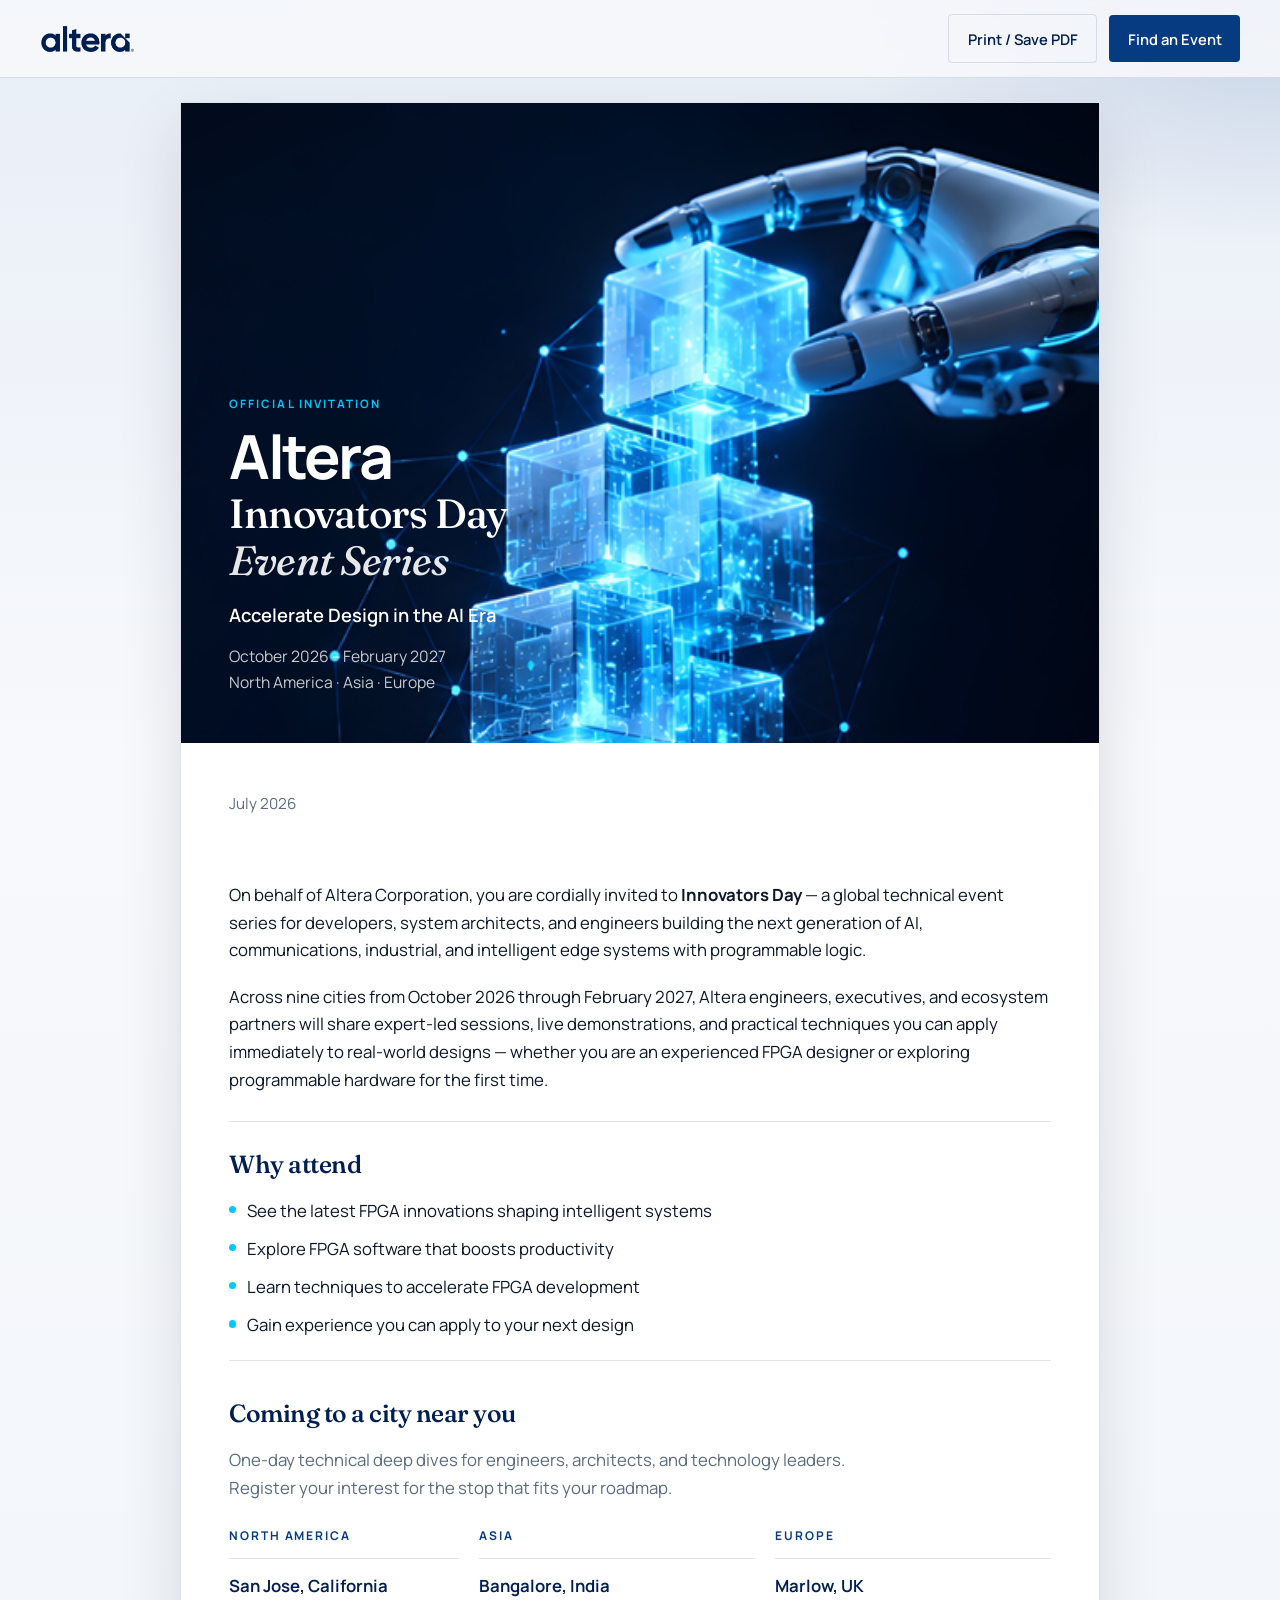
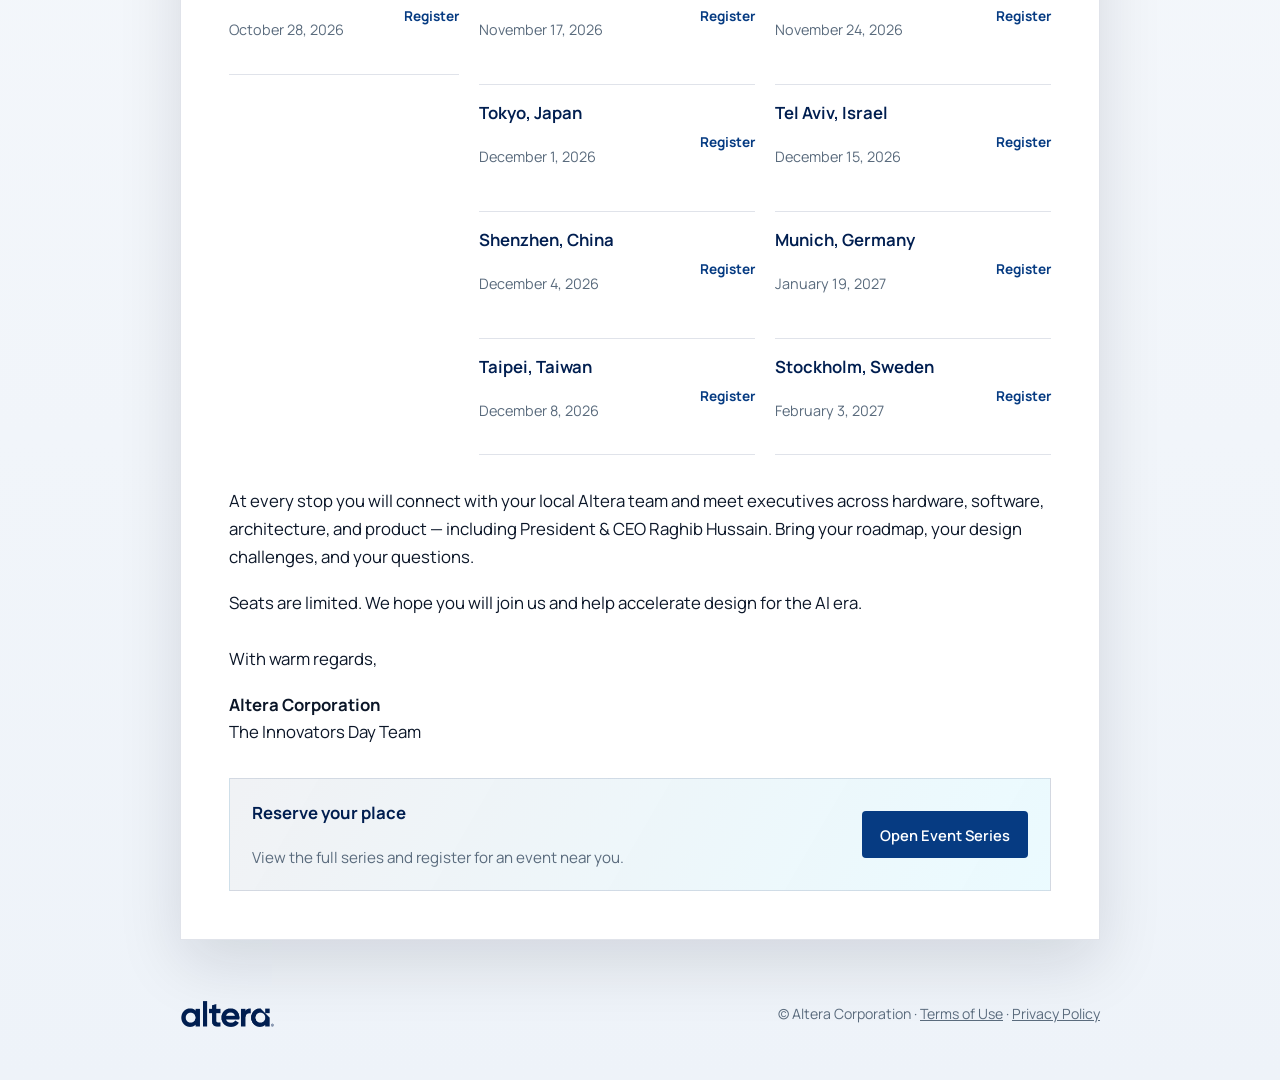
==== index.html @ 2563b3e3 "Add Altera Innovators Day invitation letter Create a print-ready digital invitation and plain-text e" ====
<!DOCTYPE html>
<html lang="en">
  <head>
    <meta charset="UTF-8" />
    <meta name="viewport" content="width=device-width, initial-scale=1.0" />
    <title>You're Invited — Altera Innovators Day Event Series</title>
    <meta
      name="description"
      content="Formal invitation to the Altera Innovators Day Event Series, October 2026 – February 2027 across North America, Asia, and Europe."
    />
    <link rel="icon" href="https://www.altera.com/sites/default/files/favicon_0.ico" />
    <link rel="preconnect" href="https://fonts.googleapis.com" />
    <link rel="preconnect" href="https://fonts.gstatic.com" crossorigin />
    <link
      href="https://fonts.googleapis.com/css2?family=Manrope:wght@400;500;600;700&family=Fraunces:opsz,wght@9..144,500;9..144,600&display=swap"
      rel="stylesheet"
    />
    <link rel="stylesheet" href="styles.css" />
  </head>
  <body>
    <a class="skip-link" href="#letter">Skip to invitation</a>

    <header class="site-bar" aria-label="Altera">
      <img class="site-logo" src="assets/altera-logo.png" alt="Altera" width="140" height="41" />
      <div class="site-actions no-print">
        <button type="button" class="ghost-btn" id="printBtn">Print / Save PDF</button>
        <a
          class="solid-btn"
          href="https://go.altera.com/innovators-day-event-series"
          target="_blank"
          rel="noopener noreferrer"
          >Find an Event</a
        >
      </div>
    </header>

    <main id="letter" class="letter">
      <section class="hero" aria-labelledby="invite-title">
        <div class="hero-copy">
          <p class="eyebrow reveal">Official Invitation</p>
          <p class="brand-lockup reveal">Altera</p>
          <h1 id="invite-title" class="reveal">
            Innovators Day<br />
            <span>Event Series</span>
          </h1>
          <p class="lede reveal">Accelerate Design in the AI Era</p>
          <p class="meta reveal">
            October 2026 – February 2027<br />
            North America · Asia · Europe
          </p>
        </div>
        <div class="hero-visual reveal" aria-hidden="true">
          <img
            src="assets/hero-banner.png"
            alt=""
            width="1400"
            height="400"
          />
        </div>
      </section>

      <article class="body-panel">
        <p class="date-line reveal">July 2026</p>
        <p class="salutation reveal">Dear Colleague,</p>

        <p class="reveal">
          On behalf of Altera Corporation, you are cordially invited to
          <strong>Innovators Day</strong> — a global technical event series for
          developers, system architects, and engineers building the next
          generation of AI, communications, industrial, and intelligent edge
          systems with programmable logic.
        </p>

        <p class="reveal">
          Across nine cities from October 2026 through February 2027, Altera
          engineers, executives, and ecosystem partners will share expert-led
          sessions, live demonstrations, and practical techniques you can apply
          immediately to real-world designs — whether you are an experienced
          FPGA designer or exploring programmable hardware for the first time.
        </p>

        <aside class="why reveal" aria-label="Why attend">
          <h2>Why attend</h2>
          <ul>
            <li>See the latest FPGA innovations shaping intelligent systems</li>
            <li>Explore FPGA software that boosts productivity</li>
            <li>Learn techniques to accelerate FPGA development</li>
            <li>Gain experience you can apply to your next design</li>
          </ul>
        </aside>

        <section class="cities" id="event-locations" aria-labelledby="cities-title">
          <h2 id="cities-title" class="reveal">Coming to a city near you</h2>
          <p class="cities-intro reveal">
            One-day technical deep dives for engineers, architects, and
            technology leaders. Register your interest for the stop that fits
            your roadmap.
          </p>

          <div class="region-grid">
            <section class="region reveal" aria-labelledby="na-title">
              <h3 id="na-title">North America</h3>
              <ul class="event-list">
                <li>
                  <div>
                    <p class="city">San Jose, California</p>
                    <p class="when">October 28, 2026</p>
                  </div>
                  <a
                    href="https://go.altera.com/innovators-day-san-jose-registration"
                    target="_blank"
                    rel="noopener noreferrer"
                    >Register</a
                  >
                </li>
              </ul>
            </section>

            <section class="region reveal" aria-labelledby="asia-title">
              <h3 id="asia-title">Asia</h3>
              <ul class="event-list">
                <li>
                  <div>
                    <p class="city">Bangalore, India</p>
                    <p class="when">November 17, 2026</p>
                  </div>
                  <a
                    href="https://go.altera.com/innovators-day-bangalore-registration"
                    target="_blank"
                    rel="noopener noreferrer"
                    >Register</a
                  >
                </li>
                <li>
                  <div>
                    <p class="city">Tokyo, Japan</p>
                    <p class="when">December 1, 2026</p>
                  </div>
                  <a
                    href="https://go.altera.com/innovators-day-tokyo-registration"
                    target="_blank"
                    rel="noopener noreferrer"
                    >Register</a
                  >
                </li>
                <li>
                  <div>
                    <p class="city">Shenzhen, China</p>
                    <p class="when">December 4, 2026</p>
                  </div>
                  <a
                    href="https://go.altera.com/innovators-day-shenzhen-registration"
                    target="_blank"
                    rel="noopener noreferrer"
                    >Register</a
                  >
                </li>
                <li>
                  <div>
                    <p class="city">Taipei, Taiwan</p>
                    <p class="when">December 8, 2026</p>
                  </div>
                  <a
                    href="https://go.altera.com/innovators-day-taipei-registration"
                    target="_blank"
                    rel="noopener noreferrer"
                    >Register</a
                  >
                </li>
              </ul>
            </section>

            <section class="region reveal" aria-labelledby="eu-title">
              <h3 id="eu-title">Europe</h3>
              <ul class="event-list">
                <li>
                  <div>
                    <p class="city">Marlow, UK</p>
                    <p class="when">November 24, 2026</p>
                  </div>
                  <a
                    href="https://go.altera.com/innovators-day-marlow-registration"
                    target="_blank"
                    rel="noopener noreferrer"
                    >Register</a
                  >
                </li>
                <li>
                  <div>
                    <p class="city">Tel Aviv, Israel</p>
                    <p class="when">December 15, 2026</p>
                  </div>
                  <a
                    href="https://go.altera.com/innovators-day-tel-aviv-registration"
                    target="_blank"
                    rel="noopener noreferrer"
                    >Register</a
                  >
                </li>
                <li>
                  <div>
                    <p class="city">Munich, Germany</p>
                    <p class="when">January 19, 2027</p>
                  </div>
                  <a
                    href="https://go.altera.com/innovators-day-munich-registration"
                    target="_blank"
                    rel="noopener noreferrer"
                    >Register</a
                  >
                </li>
                <li>
                  <div>
                    <p class="city">Stockholm, Sweden</p>
                    <p class="when">February 3, 2027</p>
                  </div>
                  <a
                    href="https://go.altera.com/innovators-day-stockholm-registration"
                    target="_blank"
                    rel="noopener noreferrer"
                    >Register</a
                  >
                </li>
              </ul>
            </section>
          </div>
        </section>

        <p class="reveal">
          At every stop you will connect with your local Altera team and meet
          executives across hardware, software, architecture, and product —
          including President &amp; CEO Raghib Hussain. Bring your roadmap, your
          design challenges, and your questions.
        </p>

        <p class="reveal">
          Seats are limited. We hope you will join us and help accelerate design
          for the AI era.
        </p>

        <p class="closing reveal">With warm regards,</p>
        <p class="signoff reveal">
          <strong>Altera Corporation</strong><br />
          The Innovators Day Team
        </p>

        <div class="cta-band reveal no-print">
          <div>
            <p class="cta-kicker">Reserve your place</p>
            <p class="cta-copy">View the full series and register for an event near you.</p>
          </div>
          <a
            class="solid-btn"
            href="https://go.altera.com/innovators-day-event-series"
            target="_blank"
            rel="noopener noreferrer"
            >Open Event Series</a
          >
        </div>
      </article>
    </main>

    <footer class="site-footer">
      <img class="footer-logo" src="assets/altera-logo.png" alt="Altera" width="100" height="29" />
      <p>
        © Altera Corporation ·
        <a href="https://www.altera.com/privacy/altera-terms-of-use" target="_blank" rel="noopener noreferrer">Terms of Use</a>
        ·
        <a href="https://www.altera.com/privacy/altera-privacy-notice" target="_blank" rel="noopener noreferrer">Privacy Policy</a>
      </p>
    </footer>

    <script src="script.js"></script>
  </body>
</html>
---- styles.css ----
:root {
  --navy: #001e50;
  --navy-deep: #000d1f;
  --blue: #063b82;
  --cyan: #00c7fc;
  --ink: #0b1628;
  --muted: #5a6b7d;
  --paper: #f7f9fc;
  --white: #ffffff;
  --line: rgba(1, 30, 80, 0.12);
  --shadow: 0 24px 60px rgba(0, 13, 31, 0.12);
  --font-sans: "Manrope", "Segoe UI", sans-serif;
  --font-display: "Fraunces", Georgia, serif;
  --max: 920px;
}

*,
*::before,
*::after {
  box-sizing: border-box;
}

html {
  scroll-behavior: smooth;
}

body {
  margin: 0;
  color: var(--ink);
  font-family: var(--font-sans);
  font-size: 1.05rem;
  line-height: 1.65;
  background:
    radial-gradient(1200px 600px at 10% -10%, rgba(0, 199, 252, 0.14), transparent 55%),
    radial-gradient(900px 500px at 100% 0%, rgba(6, 59, 130, 0.16), transparent 50%),
    linear-gradient(180deg, #e8eef7 0%, var(--paper) 28%, #eef3f9 100%);
  min-height: 100vh;
}

img {
  max-width: 100%;
  height: auto;
  display: block;
}

a {
  color: var(--blue);
}

.skip-link {
  position: absolute;
  left: -999px;
  top: 0;
  background: var(--navy);
  color: var(--white);
  padding: 0.75rem 1rem;
  z-index: 100;
}

.skip-link:focus {
  left: 1rem;
  top: 1rem;
}

.site-bar {
  position: sticky;
  top: 0;
  z-index: 20;
  display: flex;
  align-items: center;
  justify-content: space-between;
  gap: 1rem;
  padding: 0.9rem clamp(1rem, 4vw, 2.5rem);
  background: rgba(247, 249, 252, 0.86);
  backdrop-filter: blur(12px);
  border-bottom: 1px solid var(--line);
}

.site-logo,
.footer-logo {
  width: auto;
  height: 28px;
}

.site-actions {
  display: flex;
  align-items: center;
  gap: 0.75rem;
}

.ghost-btn,
.solid-btn {
  appearance: none;
  border: 0;
  cursor: pointer;
  text-decoration: none;
  font: inherit;
  font-size: 0.92rem;
  font-weight: 600;
  border-radius: 4px;
  padding: 0.7rem 1.15rem;
  transition: transform 180ms ease, background 180ms ease, color 180ms ease;
}

.ghost-btn {
  background: transparent;
  color: var(--navy);
  border: 1px solid var(--line);
}

.ghost-btn:hover {
  background: rgba(1, 30, 80, 0.05);
}

.solid-btn {
  background: var(--blue);
  color: var(--white);
}

.solid-btn:hover {
  background: var(--navy);
  transform: translateY(-1px);
}

.letter {
  width: min(var(--max), calc(100% - 2rem));
  margin: 1.5rem auto 3rem;
  background: var(--white);
  border: 1px solid var(--line);
  box-shadow: var(--shadow);
  overflow: clip;
}

.hero {
  position: relative;
  min-height: min(78vh, 640px);
  display: grid;
  align-items: end;
  padding: clamp(1.5rem, 4vw, 3rem);
  color: var(--white);
  background:
    linear-gradient(105deg, rgba(0, 13, 31, 0.92) 0%, rgba(0, 30, 80, 0.72) 42%, rgba(0, 13, 31, 0.35) 100%),
    #000d1f;
  isolation: isolate;
}

.hero-visual {
  position: absolute;
  inset: 0;
  z-index: -1;
  overflow: hidden;
}

.hero-visual img {
  width: 100%;
  height: 100%;
  object-fit: cover;
  object-position: 78% center;
  transform: scale(1.04);
  animation: heroDrift 18s ease-in-out infinite alternate;
}

.hero-copy {
  max-width: 28rem;
}

.eyebrow {
  margin: 0 0 0.85rem;
  text-transform: uppercase;
  letter-spacing: 0.18em;
  font-size: 0.72rem;
  font-weight: 700;
  color: var(--cyan);
}

.brand-lockup {
  margin: 0;
  font-size: clamp(2.4rem, 7vw, 3.8rem);
  font-weight: 700;
  letter-spacing: -0.04em;
  line-height: 0.95;
  color: var(--white);
}

.hero h1 {
  margin: 0.35rem 0 1rem;
  font-family: var(--font-display);
  font-weight: 500;
  font-size: clamp(1.7rem, 4.5vw, 2.55rem);
  line-height: 1.15;
  letter-spacing: -0.02em;
}

.hero h1 span {
  font-style: italic;
  color: rgba(255, 255, 255, 0.9);
}

.lede {
  margin: 0 0 0.85rem;
  font-size: 1.15rem;
  font-weight: 600;
}

.meta {
  margin: 0;
  color: rgba(255, 255, 255, 0.78);
  font-size: 0.98rem;
}

.body-panel {
  padding: clamp(1.75rem, 4vw, 3rem);
}

.date-line {
  color: var(--muted);
  font-size: 0.95rem;
}

.salutation {
  font-weight: 600;
  margin-top: 1.5rem;
}

.body-panel p {
  margin: 0 0 1.15rem;
}

.why {
  margin: 1.75rem 0 2rem;
  padding: 1.35rem 0;
  border-top: 1px solid var(--line);
  border-bottom: 1px solid var(--line);
}

.why h2,
.cities h2 {
  margin: 0 0 0.75rem;
  font-family: var(--font-display);
  font-size: 1.55rem;
  font-weight: 550;
  color: var(--navy);
  letter-spacing: -0.02em;
}

.why ul {
  margin: 0;
  padding: 0;
  list-style: none;
  display: grid;
  gap: 0.65rem;
}

.why li {
  position: relative;
  padding-left: 1.15rem;
}

.why li::before {
  content: "";
  position: absolute;
  left: 0;
  top: 0.55em;
  width: 0.45rem;
  height: 0.45rem;
  border-radius: 50%;
  background: var(--cyan);
}

.cities-intro {
  color: var(--muted);
  max-width: 40rem;
}

.region-grid {
  display: grid;
  gap: 1.5rem;
  margin: 1.5rem 0 2rem;
}

@media (min-width: 820px) {
  .region-grid {
    grid-template-columns: 1fr 1.2fr 1.2fr;
    gap: 1.25rem;
  }
}

.region h3 {
  margin: 0 0 0.75rem;
  font-size: 0.75rem;
  letter-spacing: 0.16em;
  text-transform: uppercase;
  color: var(--blue);
}

.event-list {
  list-style: none;
  margin: 0;
  padding: 0;
  display: grid;
  gap: 0.65rem;
}

.event-list li {
  display: flex;
  align-items: center;
  justify-content: space-between;
  gap: 0.75rem;
  padding: 0.85rem 0;
  border-top: 1px solid var(--line);
}

.event-list li:last-child {
  border-bottom: 1px solid var(--line);
}

.city {
  margin: 0;
  font-weight: 650;
  color: var(--navy);
}

.when {
  margin: 0.15rem 0 0;
  color: var(--muted);
  font-size: 0.9rem;
}

.event-list a {
  flex-shrink: 0;
  font-size: 0.85rem;
  font-weight: 700;
  text-decoration: none;
  color: var(--blue);
  border-bottom: 1px solid transparent;
  transition: border-color 160ms ease, color 160ms ease;
}

.event-list a:hover {
  color: var(--navy);
  border-bottom-color: var(--cyan);
}

.closing {
  margin-top: 1.75rem !important;
}

.signoff {
  margin-bottom: 2rem !important;
}

.cta-band {
  display: flex;
  flex-wrap: wrap;
  align-items: center;
  justify-content: space-between;
  gap: 1rem;
  margin-top: 2rem;
  padding: 1.25rem 1.35rem;
  background:
    linear-gradient(120deg, rgba(0, 30, 80, 0.06), rgba(0, 199, 252, 0.08));
  border: 1px solid var(--line);
}

.cta-kicker {
  margin: 0;
  font-weight: 700;
  color: var(--navy);
}

.cta-copy {
  margin: 0.2rem 0 0 !important;
  color: var(--muted);
  font-size: 0.95rem;
}

.site-footer {
  width: min(var(--max), calc(100% - 2rem));
  margin: 0 auto 2.5rem;
  display: flex;
  flex-wrap: wrap;
  align-items: center;
  justify-content: space-between;
  gap: 0.75rem;
  color: var(--muted);
  font-size: 0.88rem;
}

.site-footer a {
  color: inherit;
}

.reveal {
  opacity: 0;
  transform: translateY(14px);
  transition: opacity 650ms ease, transform 650ms ease;
}

.reveal.is-visible {
  opacity: 1;
  transform: none;
}

@keyframes heroDrift {
  from {
    transform: scale(1.04) translate3d(0, 0, 0);
  }
  to {
    transform: scale(1.08) translate3d(-1.5%, 1%, 0);
  }
}

@media (prefers-reduced-motion: reduce) {
  html {
    scroll-behavior: auto;
  }

  .reveal {
    opacity: 1;
    transform: none;
    transition: none;
  }

  .hero-visual img {
    animation: none;
  }

  .solid-btn,
  .ghost-btn {
    transition: none;
  }
}

@media print {
  body {
    background: white;
  }

  .site-bar,
  .site-footer,
  .no-print {
    display: none !important;
  }

  .letter {
    width: 100%;
    margin: 0;
    border: 0;
    box-shadow: none;
  }

  .hero {
    min-height: 280px;
    break-inside: avoid;
  }

  .hero-visual img {
    animation: none;
  }

  .reveal {
    opacity: 1;
    transform: none;
  }

  a {
    color: var(--navy);
    text-decoration: none;
  }

  .event-list a::after {
    content: "";
  }
}
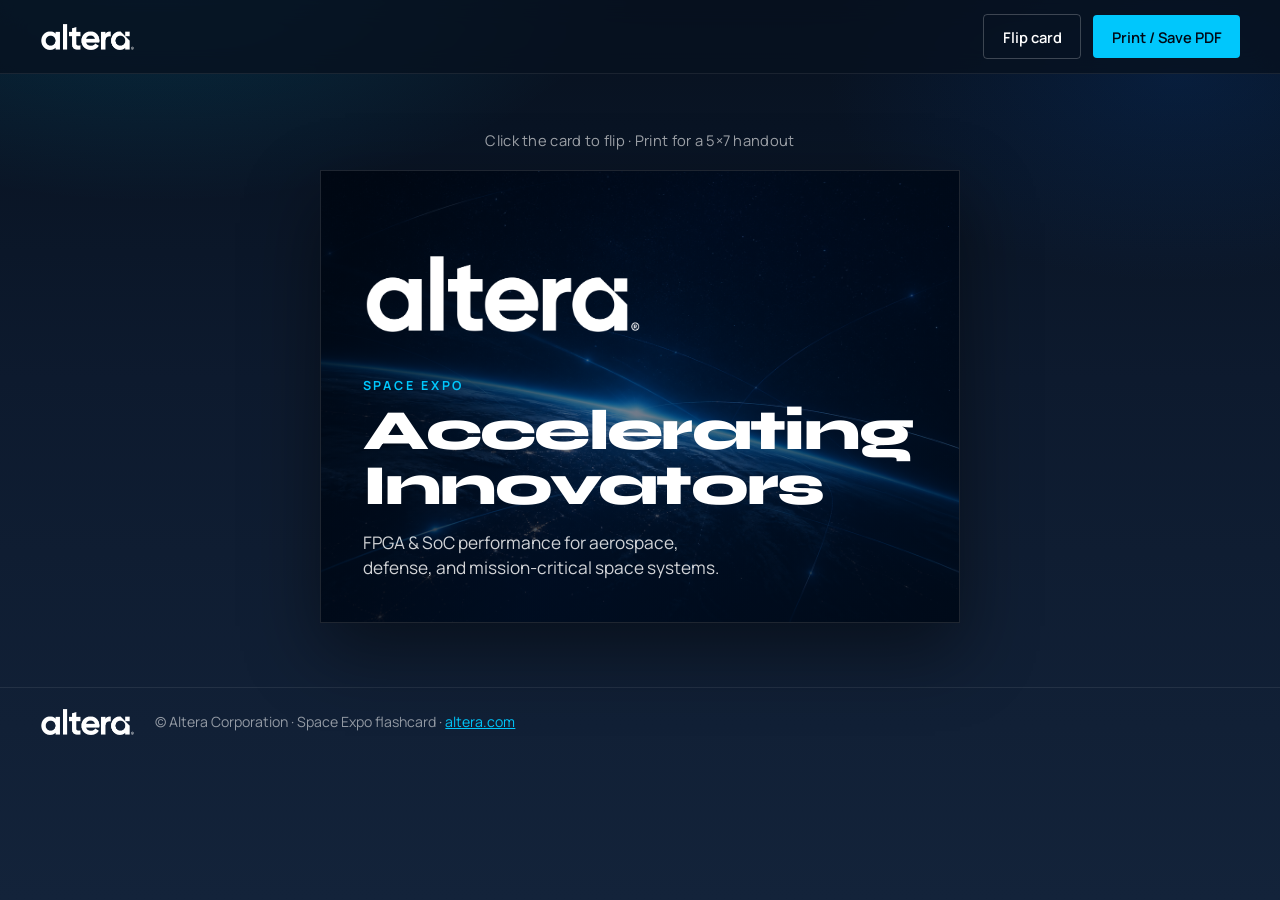
==== commit 31a34561: "Add Altera Space Expo flashcard with logo and tagline Create an interactive flip flashcard and print" ====
--- a/index.html
+++ b/index.html
@@ -3,270 +3,153 @@
   <head>
     <meta charset="UTF-8" />
     <meta name="viewport" content="width=device-width, initial-scale=1.0" />
-    <title>You're Invited — Altera Innovators Day Event Series</title>
+    <title>Altera Space Expo Flashcard — Accelerating Innovators</title>
     <meta
       name="description"
-      content="Formal invitation to the Altera Innovators Day Event Series, October 2026 – February 2027 across North America, Asia, and Europe."
+      content="Altera Space Expo flashcard with brand logo and tagline for aerospace and defense FPGA solutions."
     />
     <link rel="icon" href="https://www.altera.com/sites/default/files/favicon_0.ico" />
     <link rel="preconnect" href="https://fonts.googleapis.com" />
     <link rel="preconnect" href="https://fonts.gstatic.com" crossorigin />
     <link
-      href="https://fonts.googleapis.com/css2?family=Manrope:wght@400;500;600;700&family=Fraunces:opsz,wght@9..144,500;9..144,600&display=swap"
+      href="https://fonts.googleapis.com/css2?family=Manrope:wght@400;500;600;700&family=Syne:wght@600;700;800&display=swap"
       rel="stylesheet"
     />
     <link rel="stylesheet" href="styles.css" />
   </head>
   <body>
-    <a class="skip-link" href="#letter">Skip to invitation</a>
+    <a class="skip-link" href="#flashcard">Skip to flashcard</a>
 
-    <header class="site-bar" aria-label="Altera">
+    <header class="site-bar no-print" aria-label="Altera">
       <img class="site-logo" src="assets/altera-logo.png" alt="Altera" width="140" height="41" />
-      <div class="site-actions no-print">
-        <button type="button" class="ghost-btn" id="printBtn">Print / Save PDF</button>
-        <a
-          class="solid-btn"
-          href="https://go.altera.com/innovators-day-event-series"
-          target="_blank"
-          rel="noopener noreferrer"
-          >Find an Event</a
-        >
+      <div class="site-actions">
+        <button type="button" class="ghost-btn" id="flipBtn" aria-controls="flashcard">
+          Flip card
+        </button>
+        <button type="button" class="solid-btn" id="printBtn">Print / Save PDF</button>
       </div>
     </header>
 
-    <main id="letter" class="letter">
-      <section class="hero" aria-labelledby="invite-title">
-        <div class="hero-copy">
-          <p class="eyebrow reveal">Official Invitation</p>
-          <p class="brand-lockup reveal">Altera</p>
-          <h1 id="invite-title" class="reveal">
-            Innovators Day<br />
-            <span>Event Series</span>
-          </h1>
-          <p class="lede reveal">Accelerate Design in the AI Era</p>
-          <p class="meta reveal">
-            October 2026 – February 2027<br />
-            North America · Asia · Europe
-          </p>
+    <main class="stage">
+      <p class="stage-hint no-print">Click the card to flip · Print for a 5×7 handout</p>
+
+      <div class="scene" id="flashcard" tabindex="0" role="button" aria-pressed="false" aria-label="Altera Space Expo flashcard. Front shows logo and tagline. Press Enter or click to flip.">
+        <div class="card" id="card">
+          <article class="face face-front" aria-label="Front">
+            <div class="face-media" aria-hidden="true">
+              <img src="assets/space-expo-hero.png" alt="" width="1600" height="900" />
+            </div>
+            <div class="face-scrim" aria-hidden="true"></div>
+            <div class="face-content front-content">
+              <img
+                class="brand-logo"
+                src="assets/altera-logo.png"
+                alt="Altera"
+                width="3000"
+                height="881"
+              />
+              <p class="event-mark">Space Expo</p>
+              <h1 class="tagline">Accelerating Innovators</h1>
+              <p class="support">
+                FPGA &amp; SoC performance for aerospace, defense, and
+                mission-critical space systems.
+              </p>
+            </div>
+          </article>
+
+          <article class="face face-back" aria-label="Back" aria-hidden="true">
+            <div class="back-top">
+              <img
+                class="brand-logo brand-logo-back"
+                src="assets/altera-logo.png"
+                alt="Altera"
+                width="3000"
+                height="881"
+              />
+              <p class="back-kicker">Aerospace &amp; Defense</p>
+              <h2 class="back-title">Built for orbit-to-ground missions</h2>
+            </div>
+
+            <ul class="talking-points">
+              <li>
+                <span class="point-label">Adapt</span>
+                <span class="point-copy">Reconfigure in the field for evolving mission needs</span>
+              </li>
+              <li>
+                <span class="point-label">SWaP</span>
+                <span class="point-copy">High compute density for size-, weight-, and power-constrained platforms</span>
+              </li>
+              <li>
+                <span class="point-label">Secure</span>
+                <span class="point-copy">Hardened crypto, anti-tamper, and secure communications paths</span>
+              </li>
+              <li>
+                <span class="point-label">Agilex™</span>
+                <span class="point-copy">From Direct RF to edge AI signal processing at the tactical edge</span>
+              </li>
+            </ul>
+
+            <div class="back-footer">
+              <p class="cta-line">Talk with the Altera Aerospace, Defense &amp; Government team</p>
+              <p class="url-line">altera.com/fpga-solutions/aerospace-defense</p>
+            </div>
+          </article>
         </div>
-        <div class="hero-visual reveal" aria-hidden="true">
-          <img
-            src="assets/hero-banner.png"
-            alt=""
-            width="1400"
-            height="400"
-          />
+      </div>
+
+      <section class="print-sheet" aria-label="Print layout">
+        <div class="print-card print-front">
+          <div class="face-media" aria-hidden="true">
+            <img src="assets/space-expo-hero.png" alt="" width="1600" height="900" />
+          </div>
+          <div class="face-scrim" aria-hidden="true"></div>
+          <div class="face-content front-content">
+            <img class="brand-logo" src="assets/altera-logo.png" alt="Altera" width="3000" height="881" />
+            <p class="event-mark">Space Expo</p>
+            <h1 class="tagline">Accelerating Innovators</h1>
+            <p class="support">
+              FPGA &amp; SoC performance for aerospace, defense, and
+              mission-critical space systems.
+            </p>
+          </div>
+        </div>
+        <div class="print-card print-back">
+          <div class="back-top">
+            <img class="brand-logo brand-logo-back" src="assets/altera-logo.png" alt="Altera" width="3000" height="881" />
+            <p class="back-kicker">Aerospace &amp; Defense</p>
+            <h2 class="back-title">Built for orbit-to-ground missions</h2>
+          </div>
+          <ul class="talking-points">
+            <li>
+              <span class="point-label">Adapt</span>
+              <span class="point-copy">Reconfigure in the field for evolving mission needs</span>
+            </li>
+            <li>
+              <span class="point-label">SWaP</span>
+              <span class="point-copy">High compute density for size-, weight-, and power-constrained platforms</span>
+            </li>
+            <li>
+              <span class="point-label">Secure</span>
+              <span class="point-copy">Hardened crypto, anti-tamper, and secure communications paths</span>
+            </li>
+            <li>
+              <span class="point-label">Agilex™</span>
+              <span class="point-copy">From Direct RF to edge AI signal processing at the tactical edge</span>
+            </li>
+          </ul>
+          <div class="back-footer">
+            <p class="cta-line">Talk with the Altera Aerospace, Defense &amp; Government team</p>
+            <p class="url-line">altera.com/fpga-solutions/aerospace-defense</p>
+          </div>
         </div>
       </section>
-
-      <article class="body-panel">
-        <p class="date-line reveal">July 2026</p>
-        <p class="salutation reveal">Dear Colleague,</p>
-
-        <p class="reveal">
-          On behalf of Altera Corporation, you are cordially invited to
-          <strong>Innovators Day</strong> — a global technical event series for
-          developers, system architects, and engineers building the next
-          generation of AI, communications, industrial, and intelligent edge
-          systems with programmable logic.
-        </p>
-
-        <p class="reveal">
-          Across nine cities from October 2026 through February 2027, Altera
-          engineers, executives, and ecosystem partners will share expert-led
-          sessions, live demonstrations, and practical techniques you can apply
-          immediately to real-world designs — whether you are an experienced
-          FPGA designer or exploring programmable hardware for the first time.
-        </p>
-
-        <aside class="why reveal" aria-label="Why attend">
-          <h2>Why attend</h2>
-          <ul>
-            <li>See the latest FPGA innovations shaping intelligent systems</li>
-            <li>Explore FPGA software that boosts productivity</li>
-            <li>Learn techniques to accelerate FPGA development</li>
-            <li>Gain experience you can apply to your next design</li>
-          </ul>
-        </aside>
-
-        <section class="cities" id="event-locations" aria-labelledby="cities-title">
-          <h2 id="cities-title" class="reveal">Coming to a city near you</h2>
-          <p class="cities-intro reveal">
-            One-day technical deep dives for engineers, architects, and
-            technology leaders. Register your interest for the stop that fits
-            your roadmap.
-          </p>
-
-          <div class="region-grid">
-            <section class="region reveal" aria-labelledby="na-title">
-              <h3 id="na-title">North America</h3>
-              <ul class="event-list">
-                <li>
-                  <div>
-                    <p class="city">San Jose, California</p>
-                    <p class="when">October 28, 2026</p>
-                  </div>
-                  <a
-                    href="https://go.altera.com/innovators-day-san-jose-registration"
-                    target="_blank"
-                    rel="noopener noreferrer"
-                    >Register</a
-                  >
-                </li>
-              </ul>
-            </section>
-
-            <section class="region reveal" aria-labelledby="asia-title">
-              <h3 id="asia-title">Asia</h3>
-              <ul class="event-list">
-                <li>
-                  <div>
-                    <p class="city">Bangalore, India</p>
-                    <p class="when">November 17, 2026</p>
-                  </div>
-                  <a
-                    href="https://go.altera.com/innovators-day-bangalore-registration"
-                    target="_blank"
-                    rel="noopener noreferrer"
-                    >Register</a
-                  >
-                </li>
-                <li>
-                  <div>
-                    <p class="city">Tokyo, Japan</p>
-                    <p class="when">December 1, 2026</p>
-                  </div>
-                  <a
-                    href="https://go.altera.com/innovators-day-tokyo-registration"
-                    target="_blank"
-                    rel="noopener noreferrer"
-                    >Register</a
-                  >
-                </li>
-                <li>
-                  <div>
-                    <p class="city">Shenzhen, China</p>
-                    <p class="when">December 4, 2026</p>
-                  </div>
-                  <a
-                    href="https://go.altera.com/innovators-day-shenzhen-registration"
-                    target="_blank"
-                    rel="noopener noreferrer"
-                    >Register</a
-                  >
-                </li>
-                <li>
-                  <div>
-                    <p class="city">Taipei, Taiwan</p>
-                    <p class="when">December 8, 2026</p>
-                  </div>
-                  <a
-                    href="https://go.altera.com/innovators-day-taipei-registration"
-                    target="_blank"
-                    rel="noopener noreferrer"
-                    >Register</a
-                  >
-                </li>
-              </ul>
-            </section>
-
-            <section class="region reveal" aria-labelledby="eu-title">
-              <h3 id="eu-title">Europe</h3>
-              <ul class="event-list">
-                <li>
-                  <div>
-                    <p class="city">Marlow, UK</p>
-                    <p class="when">November 24, 2026</p>
-                  </div>
-                  <a
-                    href="https://go.altera.com/innovators-day-marlow-registration"
-                    target="_blank"
-                    rel="noopener noreferrer"
-                    >Register</a
-                  >
-                </li>
-                <li>
-                  <div>
-                    <p class="city">Tel Aviv, Israel</p>
-                    <p class="when">December 15, 2026</p>
-                  </div>
-                  <a
-                    href="https://go.altera.com/innovators-day-tel-aviv-registration"
-                    target="_blank"
-                    rel="noopener noreferrer"
-                    >Register</a
-                  >
-                </li>
-                <li>
-                  <div>
-                    <p class="city">Munich, Germany</p>
-                    <p class="when">January 19, 2027</p>
-                  </div>
-                  <a
-                    href="https://go.altera.com/innovators-day-munich-registration"
-                    target="_blank"
-                    rel="noopener noreferrer"
-                    >Register</a
-                  >
-                </li>
-                <li>
-                  <div>
-                    <p class="city">Stockholm, Sweden</p>
-                    <p class="when">February 3, 2027</p>
-                  </div>
-                  <a
-                    href="https://go.altera.com/innovators-day-stockholm-registration"
-                    target="_blank"
-                    rel="noopener noreferrer"
-                    >Register</a
-                  >
-                </li>
-              </ul>
-            </section>
-          </div>
-        </section>
-
-        <p class="reveal">
-          At every stop you will connect with your local Altera team and meet
-          executives across hardware, software, architecture, and product —
-          including President &amp; CEO Raghib Hussain. Bring your roadmap, your
-          design challenges, and your questions.
-        </p>
-
-        <p class="reveal">
-          Seats are limited. We hope you will join us and help accelerate design
-          for the AI era.
-        </p>
-
-        <p class="closing reveal">With warm regards,</p>
-        <p class="signoff reveal">
-          <strong>Altera Corporation</strong><br />
-          The Innovators Day Team
-        </p>
-
-        <div class="cta-band reveal no-print">
-          <div>
-            <p class="cta-kicker">Reserve your place</p>
-            <p class="cta-copy">View the full series and register for an event near you.</p>
-          </div>
-          <a
-            class="solid-btn"
-            href="https://go.altera.com/innovators-day-event-series"
-            target="_blank"
-            rel="noopener noreferrer"
-            >Open Event Series</a
-          >
-        </div>
-      </article>
     </main>
 
-    <footer class="site-footer">
+    <footer class="site-footer no-print">
       <img class="footer-logo" src="assets/altera-logo.png" alt="Altera" width="100" height="29" />
       <p>
-        © Altera Corporation ·
-        <a href="https://www.altera.com/privacy/altera-terms-of-use" target="_blank" rel="noopener noreferrer">Terms of Use</a>
-        ·
-        <a href="https://www.altera.com/privacy/altera-privacy-notice" target="_blank" rel="noopener noreferrer">Privacy Policy</a>
+        © Altera Corporation · Space Expo flashcard ·
+        <a href="https://www.altera.com/" target="_blank" rel="noopener noreferrer">altera.com</a>
       </p>
     </footer>
 
--- a/styles.css
+++ b/styles.css
@@ -1,17 +1,18 @@
 :root {
   --navy: #001e50;
-  --navy-deep: #000d1f;
+  --navy-deep: #000814;
   --blue: #063b82;
   --cyan: #00c7fc;
+  --cyan-soft: rgba(0, 199, 252, 0.55);
   --ink: #0b1628;
   --muted: #5a6b7d;
-  --paper: #f7f9fc;
+  --paper: #f4f7fb;
   --white: #ffffff;
   --line: rgba(1, 30, 80, 0.12);
-  --shadow: 0 24px 60px rgba(0, 13, 31, 0.12);
   --font-sans: "Manrope", "Segoe UI", sans-serif;
-  --font-display: "Fraunces", Georgia, serif;
-  --max: 920px;
+  --font-display: "Syne", "Manrope", sans-serif;
+  --card-w: min(92vw, 640px);
+  --card-ratio: 1.414;
 }
 
 *,
@@ -26,15 +27,13 @@
 
 body {
   margin: 0;
+  min-height: 100vh;
   color: var(--ink);
   font-family: var(--font-sans);
-  font-size: 1.05rem;
-  line-height: 1.65;
   background:
-    radial-gradient(1200px 600px at 10% -10%, rgba(0, 199, 252, 0.14), transparent 55%),
-    radial-gradient(900px 500px at 100% 0%, rgba(6, 59, 130, 0.16), transparent 50%),
-    linear-gradient(180deg, #e8eef7 0%, var(--paper) 28%, #eef3f9 100%);
-  min-height: 100vh;
+    radial-gradient(900px 500px at 12% -8%, rgba(0, 199, 252, 0.18), transparent 55%),
+    radial-gradient(700px 420px at 92% 8%, rgba(6, 59, 130, 0.28), transparent 50%),
+    linear-gradient(180deg, #07111f 0%, #0d1a2e 42%, #13233a 100%);
 }
 
 img {
@@ -44,7 +43,7 @@
 }
 
 a {
-  color: var(--blue);
+  color: var(--cyan);
 }
 
 .skip-link {
@@ -71,15 +70,16 @@
   justify-content: space-between;
   gap: 1rem;
   padding: 0.9rem clamp(1rem, 4vw, 2.5rem);
-  background: rgba(247, 249, 252, 0.86);
+  background: rgba(7, 17, 31, 0.78);
   backdrop-filter: blur(12px);
-  border-bottom: 1px solid var(--line);
+  border-bottom: 1px solid rgba(255, 255, 255, 0.08);
 }
 
 .site-logo,
 .footer-logo {
   width: auto;
   height: 28px;
+  filter: brightness(0) invert(1);
 }
 
 .site-actions {
@@ -104,371 +104,444 @@
 
 .ghost-btn {
   background: transparent;
-  color: var(--navy);
-  border: 1px solid var(--line);
+  color: var(--white);
+  border: 1px solid rgba(255, 255, 255, 0.22);
 }
 
 .ghost-btn:hover {
-  background: rgba(1, 30, 80, 0.05);
+  background: rgba(255, 255, 255, 0.08);
 }
 
 .solid-btn {
-  background: var(--blue);
-  color: var(--white);
+  background: var(--cyan);
+  color: var(--navy-deep);
 }
 
 .solid-btn:hover {
-  background: var(--navy);
   transform: translateY(-1px);
-}
-
-.letter {
-  width: min(var(--max), calc(100% - 2rem));
-  margin: 1.5rem auto 3rem;
-  background: var(--white);
-  border: 1px solid var(--line);
-  box-shadow: var(--shadow);
-  overflow: clip;
-}
-
-.hero {
+  background: #5ad9ff;
+}
+
+.stage {
+  display: grid;
+  justify-items: center;
+  gap: 1.25rem;
+  padding: clamp(1.5rem, 5vw, 3.5rem) 1rem 4rem;
+}
+
+.stage-hint {
+  margin: 0;
+  color: rgba(255, 255, 255, 0.62);
+  font-size: 0.92rem;
+  letter-spacing: 0.02em;
+}
+
+.scene {
+  width: var(--card-w);
+  aspect-ratio: var(--card-ratio);
+  perspective: 1600px;
+  cursor: pointer;
+  outline: none;
+}
+
+.scene:focus-visible {
+  box-shadow: 0 0 0 3px var(--cyan);
+  border-radius: 2px;
+}
+
+.card {
   position: relative;
-  min-height: min(78vh, 640px);
-  display: grid;
-  align-items: end;
-  padding: clamp(1.5rem, 4vw, 3rem);
-  color: var(--white);
-  background:
-    linear-gradient(105deg, rgba(0, 13, 31, 0.92) 0%, rgba(0, 30, 80, 0.72) 42%, rgba(0, 13, 31, 0.35) 100%),
-    #000d1f;
-  isolation: isolate;
-}
-
-.hero-visual {
+  width: 100%;
+  height: 100%;
+  transform-style: preserve-3d;
+  transition: transform 700ms cubic-bezier(0.22, 1, 0.36, 1);
+}
+
+.scene.is-flipped .card {
+  transform: rotateY(180deg);
+}
+
+.face {
   position: absolute;
   inset: 0;
-  z-index: -1;
+  backface-visibility: hidden;
+  -webkit-backface-visibility: hidden;
   overflow: hidden;
-}
-
-.hero-visual img {
+  border: 1px solid rgba(255, 255, 255, 0.12);
+  box-shadow: 0 28px 70px rgba(0, 0, 0, 0.45);
+}
+
+.face-front {
+  color: var(--white);
+  background: var(--navy-deep);
+}
+
+.face-back {
+  transform: rotateY(180deg);
+  color: var(--ink);
+  background:
+    radial-gradient(700px 320px at 100% 0%, rgba(0, 199, 252, 0.12), transparent 55%),
+    linear-gradient(165deg, #f8fbff 0%, #e8eef8 55%, #dce6f4 100%);
+  display: flex;
+  flex-direction: column;
+  justify-content: space-between;
+  padding: clamp(1.35rem, 4vw, 2.35rem);
+  gap: 1.25rem;
+}
+
+.face-media {
+  position: absolute;
+  inset: 0;
+}
+
+.face-media img {
   width: 100%;
   height: 100%;
   object-fit: cover;
-  object-position: 78% center;
+  object-position: center 42%;
   transform: scale(1.04);
-  animation: heroDrift 18s ease-in-out infinite alternate;
-}
-
-.hero-copy {
-  max-width: 28rem;
-}
-
-.eyebrow {
-  margin: 0 0 0.85rem;
+  animation: drift 18s ease-in-out infinite alternate;
+}
+
+.face-scrim {
+  position: absolute;
+  inset: 0;
+  background:
+    linear-gradient(115deg, rgba(0, 8, 20, 0.88) 8%, rgba(0, 20, 48, 0.55) 48%, rgba(0, 12, 28, 0.72) 100%),
+    linear-gradient(0deg, rgba(0, 8, 20, 0.55), transparent 42%);
+  animation: shimmer 10s ease-in-out infinite alternate;
+}
+
+.face-content {
+  position: relative;
+  z-index: 1;
+  height: 100%;
+  display: flex;
+  flex-direction: column;
+  justify-content: flex-end;
+  padding: clamp(1.4rem, 4.5vw, 2.6rem);
+}
+
+.brand-logo {
+  width: min(52%, 280px);
+  height: auto;
+  margin-bottom: clamp(1.4rem, 5vw, 2.6rem);
+  animation: rise 900ms cubic-bezier(0.22, 1, 0.36, 1) both;
+}
+
+.brand-logo-back {
+  width: min(42%, 190px);
+  margin-bottom: 1.1rem;
+  animation: none;
+  filter: none;
+}
+
+.front-content .brand-logo {
+  filter: brightness(0) invert(1);
+}
+
+.event-mark {
+  margin: 0 0 0.55rem;
+  font-size: 0.78rem;
+  font-weight: 700;
+  letter-spacing: 0.22em;
   text-transform: uppercase;
+  color: var(--cyan);
+  animation: rise 900ms 120ms cubic-bezier(0.22, 1, 0.36, 1) both;
+}
+
+.tagline {
+  margin: 0;
+  max-width: 12ch;
+  font-family: var(--font-display);
+  font-weight: 800;
+  font-size: clamp(2.1rem, 6.4vw, 3.55rem);
+  line-height: 0.98;
+  letter-spacing: -0.03em;
+  animation: rise 900ms 220ms cubic-bezier(0.22, 1, 0.36, 1) both;
+}
+
+.support {
+  margin: 1rem 0 0;
+  max-width: 34ch;
+  font-size: clamp(0.95rem, 2.2vw, 1.08rem);
+  line-height: 1.45;
+  color: rgba(255, 255, 255, 0.82);
+  animation: rise 900ms 320ms cubic-bezier(0.22, 1, 0.36, 1) both;
+}
+
+.back-top {
+  max-width: 34ch;
+}
+
+.back-kicker {
+  margin: 0 0 0.45rem;
+  font-size: 0.76rem;
+  font-weight: 700;
   letter-spacing: 0.18em;
-  font-size: 0.72rem;
-  font-weight: 700;
-  color: var(--cyan);
-}
-
-.brand-lockup {
-  margin: 0;
-  font-size: clamp(2.4rem, 7vw, 3.8rem);
-  font-weight: 700;
-  letter-spacing: -0.04em;
-  line-height: 0.95;
-  color: var(--white);
-}
-
-.hero h1 {
-  margin: 0.35rem 0 1rem;
-  font-family: var(--font-display);
-  font-weight: 500;
-  font-size: clamp(1.7rem, 4.5vw, 2.55rem);
-  line-height: 1.15;
-  letter-spacing: -0.02em;
-}
-
-.hero h1 span {
-  font-style: italic;
-  color: rgba(255, 255, 255, 0.9);
-}
-
-.lede {
-  margin: 0 0 0.85rem;
-  font-size: 1.15rem;
-  font-weight: 600;
-}
-
-.meta {
-  margin: 0;
-  color: rgba(255, 255, 255, 0.78);
-  font-size: 0.98rem;
-}
-
-.body-panel {
-  padding: clamp(1.75rem, 4vw, 3rem);
-}
-
-.date-line {
-  color: var(--muted);
-  font-size: 0.95rem;
-}
-
-.salutation {
-  font-weight: 600;
-  margin-top: 1.5rem;
-}
-
-.body-panel p {
-  margin: 0 0 1.15rem;
-}
-
-.why {
-  margin: 1.75rem 0 2rem;
-  padding: 1.35rem 0;
-  border-top: 1px solid var(--line);
-  border-bottom: 1px solid var(--line);
-}
-
-.why h2,
-.cities h2 {
-  margin: 0 0 0.75rem;
-  font-family: var(--font-display);
-  font-size: 1.55rem;
-  font-weight: 550;
-  color: var(--navy);
-  letter-spacing: -0.02em;
-}
-
-.why ul {
-  margin: 0;
-  padding: 0;
-  list-style: none;
-  display: grid;
-  gap: 0.65rem;
-}
-
-.why li {
-  position: relative;
-  padding-left: 1.15rem;
-}
-
-.why li::before {
-  content: "";
-  position: absolute;
-  left: 0;
-  top: 0.55em;
-  width: 0.45rem;
-  height: 0.45rem;
-  border-radius: 50%;
-  background: var(--cyan);
-}
-
-.cities-intro {
-  color: var(--muted);
-  max-width: 40rem;
-}
-
-.region-grid {
-  display: grid;
-  gap: 1.5rem;
-  margin: 1.5rem 0 2rem;
-}
-
-@media (min-width: 820px) {
-  .region-grid {
-    grid-template-columns: 1fr 1.2fr 1.2fr;
-    gap: 1.25rem;
-  }
-}
-
-.region h3 {
-  margin: 0 0 0.75rem;
-  font-size: 0.75rem;
-  letter-spacing: 0.16em;
   text-transform: uppercase;
   color: var(--blue);
 }
 
-.event-list {
+.back-title {
+  margin: 0;
+  font-family: var(--font-display);
+  font-size: clamp(1.45rem, 3.6vw, 2rem);
+  line-height: 1.12;
+  letter-spacing: -0.02em;
+  color: var(--navy);
+}
+
+.talking-points {
   list-style: none;
   margin: 0;
   padding: 0;
   display: grid;
-  gap: 0.65rem;
-}
-
-.event-list li {
-  display: flex;
-  align-items: center;
-  justify-content: space-between;
+  gap: 0.85rem;
+}
+
+.talking-points li {
+  display: grid;
+  grid-template-columns: 5.5rem 1fr;
   gap: 0.75rem;
-  padding: 0.85rem 0;
+  align-items: start;
+  padding-top: 0.75rem;
   border-top: 1px solid var(--line);
 }
 
-.event-list li:last-child {
-  border-bottom: 1px solid var(--line);
-}
-
-.city {
-  margin: 0;
-  font-weight: 650;
+.point-label {
+  font-family: var(--font-display);
+  font-weight: 700;
+  font-size: 0.95rem;
+  color: var(--blue);
+}
+
+.point-copy {
+  font-size: 0.92rem;
+  line-height: 1.4;
+  color: var(--muted);
+}
+
+.back-footer {
+  padding-top: 0.85rem;
+  border-top: 1px solid var(--line);
+}
+
+.cta-line {
+  margin: 0;
+  font-weight: 600;
   color: var(--navy);
-}
-
-.when {
-  margin: 0.15rem 0 0;
-  color: var(--muted);
-  font-size: 0.9rem;
-}
-
-.event-list a {
-  flex-shrink: 0;
-  font-size: 0.85rem;
-  font-weight: 700;
-  text-decoration: none;
+  font-size: 0.95rem;
+}
+
+.url-line {
+  margin: 0.35rem 0 0;
+  font-size: 0.88rem;
   color: var(--blue);
-  border-bottom: 1px solid transparent;
-  transition: border-color 160ms ease, color 160ms ease;
-}
-
-.event-list a:hover {
-  color: var(--navy);
-  border-bottom-color: var(--cyan);
-}
-
-.closing {
-  margin-top: 1.75rem !important;
-}
-
-.signoff {
-  margin-bottom: 2rem !important;
-}
-
-.cta-band {
+  letter-spacing: 0.01em;
+}
+
+.site-footer {
   display: flex;
   flex-wrap: wrap;
   align-items: center;
-  justify-content: space-between;
-  gap: 1rem;
-  margin-top: 2rem;
-  padding: 1.25rem 1.35rem;
-  background:
-    linear-gradient(120deg, rgba(0, 30, 80, 0.06), rgba(0, 199, 252, 0.08));
-  border: 1px solid var(--line);
-}
-
-.cta-kicker {
-  margin: 0;
-  font-weight: 700;
-  color: var(--navy);
-}
-
-.cta-copy {
-  margin: 0.2rem 0 0 !important;
-  color: var(--muted);
-  font-size: 0.95rem;
-}
-
-.site-footer {
-  width: min(var(--max), calc(100% - 2rem));
-  margin: 0 auto 2.5rem;
-  display: flex;
-  flex-wrap: wrap;
-  align-items: center;
-  justify-content: space-between;
-  gap: 0.75rem;
-  color: var(--muted);
+  gap: 0.85rem 1.25rem;
+  padding: 1.25rem clamp(1rem, 4vw, 2.5rem) 2rem;
+  color: rgba(255, 255, 255, 0.55);
   font-size: 0.88rem;
-}
-
-.site-footer a {
-  color: inherit;
-}
-
-.reveal {
-  opacity: 0;
-  transform: translateY(14px);
-  transition: opacity 650ms ease, transform 650ms ease;
-}
-
-.reveal.is-visible {
-  opacity: 1;
-  transform: none;
-}
-
-@keyframes heroDrift {
+  border-top: 1px solid rgba(255, 255, 255, 0.08);
+}
+
+.site-footer p {
+  margin: 0;
+}
+
+.print-sheet {
+  display: none;
+}
+
+@keyframes rise {
+  from {
+    opacity: 0;
+    transform: translateY(18px);
+  }
+  to {
+    opacity: 1;
+    transform: translateY(0);
+  }
+}
+
+@keyframes drift {
   from {
     transform: scale(1.04) translate3d(0, 0, 0);
   }
   to {
-    transform: scale(1.08) translate3d(-1.5%, 1%, 0);
+    transform: scale(1.08) translate3d(-1.5%, -1%, 0);
+  }
+}
+
+@keyframes shimmer {
+  from {
+    opacity: 0.92;
+  }
+  to {
+    opacity: 1;
+  }
+}
+
+@media (max-width: 640px) {
+  .talking-points li {
+    grid-template-columns: 1fr;
+    gap: 0.2rem;
+  }
+
+  .site-actions {
+    flex-wrap: wrap;
+    justify-content: flex-end;
   }
 }
 
 @media (prefers-reduced-motion: reduce) {
-  html {
-    scroll-behavior: auto;
-  }
-
-  .reveal {
-    opacity: 1;
-    transform: none;
+  *,
+  *::before,
+  *::after {
+    animation: none !important;
+    transition: none !important;
+  }
+
+  .card {
     transition: none;
   }
-
-  .hero-visual img {
-    animation: none;
-  }
-
-  .solid-btn,
-  .ghost-btn {
-    transition: none;
-  }
 }
 
 @media print {
+  @page {
+    size: letter;
+    margin: 0.5in;
+  }
+
   body {
     background: white;
-  }
-
+    color: black;
+  }
+
+  .no-print,
+  .stage-hint,
+  .scene,
   .site-bar,
-  .site-footer,
-  .no-print {
+  .site-footer {
     display: none !important;
   }
 
-  .letter {
+  .stage {
+    padding: 0;
+    display: block;
+  }
+
+  .print-sheet {
+    display: grid;
+    gap: 0.5in;
+  }
+
+  .print-card {
+    position: relative;
+    width: 5in;
+    height: 3.5in;
+    overflow: hidden;
+    page-break-inside: avoid;
+    border: 1px solid #c9d3e2;
+  }
+
+  .print-front {
+    color: white;
+    background: #000814;
+  }
+
+  .print-front .face-media,
+  .print-front .face-scrim {
+    position: absolute;
+    inset: 0;
+  }
+
+  .print-front .face-media img {
     width: 100%;
-    margin: 0;
-    border: 0;
-    box-shadow: none;
-  }
-
-  .hero {
-    min-height: 280px;
-    break-inside: avoid;
-  }
-
-  .hero-visual img {
+    height: 100%;
+    object-fit: cover;
     animation: none;
-  }
-
-  .reveal {
-    opacity: 1;
     transform: none;
   }
 
-  a {
-    color: var(--navy);
-    text-decoration: none;
-  }
-
-  .event-list a::after {
-    content: "";
-  }
-}
+  .print-front .face-scrim {
+    background:
+      linear-gradient(115deg, rgba(0, 8, 20, 0.88) 8%, rgba(0, 20, 48, 0.55) 48%, rgba(0, 12, 28, 0.72) 100%),
+      linear-gradient(0deg, rgba(0, 8, 20, 0.55), transparent 42%);
+    animation: none;
+  }
+
+  .print-front .face-content {
+    position: relative;
+    z-index: 1;
+    height: 100%;
+    display: flex;
+    flex-direction: column;
+    justify-content: flex-end;
+    padding: 0.45in;
+  }
+
+  .print-front .brand-logo {
+    width: 1.7in;
+    margin-bottom: 0.35in;
+    filter: brightness(0) invert(1);
+    animation: none;
+  }
+
+  .print-front .event-mark,
+  .print-front .tagline,
+  .print-front .support {
+    animation: none;
+  }
+
+  .print-front .tagline {
+    font-size: 34pt;
+    max-width: 12ch;
+  }
+
+  .print-front .support {
+    font-size: 10pt;
+    max-width: 34ch;
+  }
+
+  .print-back {
+    display: flex;
+    flex-direction: column;
+    justify-content: space-between;
+    padding: 0.4in;
+    gap: 0.2in;
+    background: linear-gradient(165deg, #f8fbff 0%, #e8eef8 55%, #dce6f4 100%);
+  }
+
+  .print-back .brand-logo-back {
+    width: 1.35in;
+    margin-bottom: 0.18in;
+  }
+
+  .print-back .back-title {
+    font-size: 16pt;
+  }
+
+  .print-back .talking-points {
+    gap: 0.12in;
+  }
+
+  .print-back .talking-points li {
+    grid-template-columns: 0.85in 1fr;
+    gap: 0.12in;
+    padding-top: 0.1in;
+  }
+
+  .print-back .point-copy,
+  .print-back .cta-line,
+  .print-back .url-line {
+    font-size: 9pt;
+  }
+}
